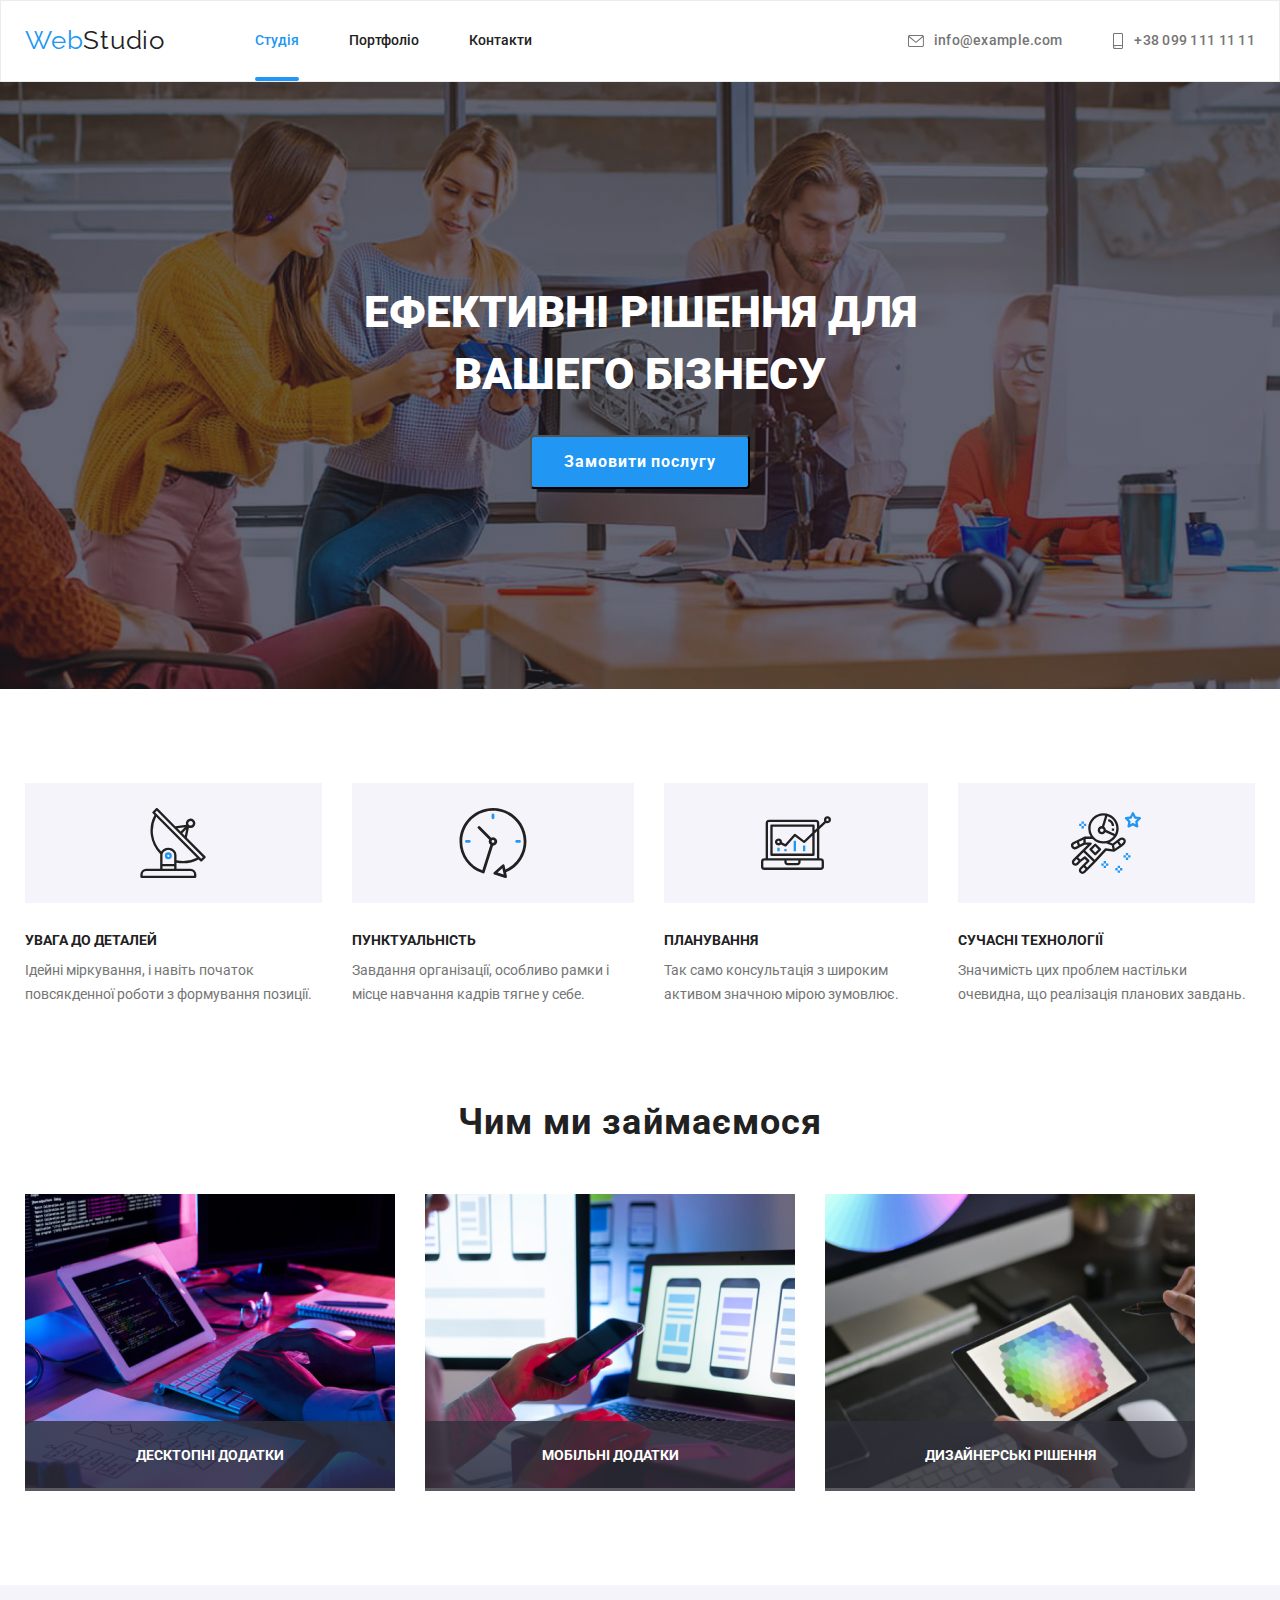
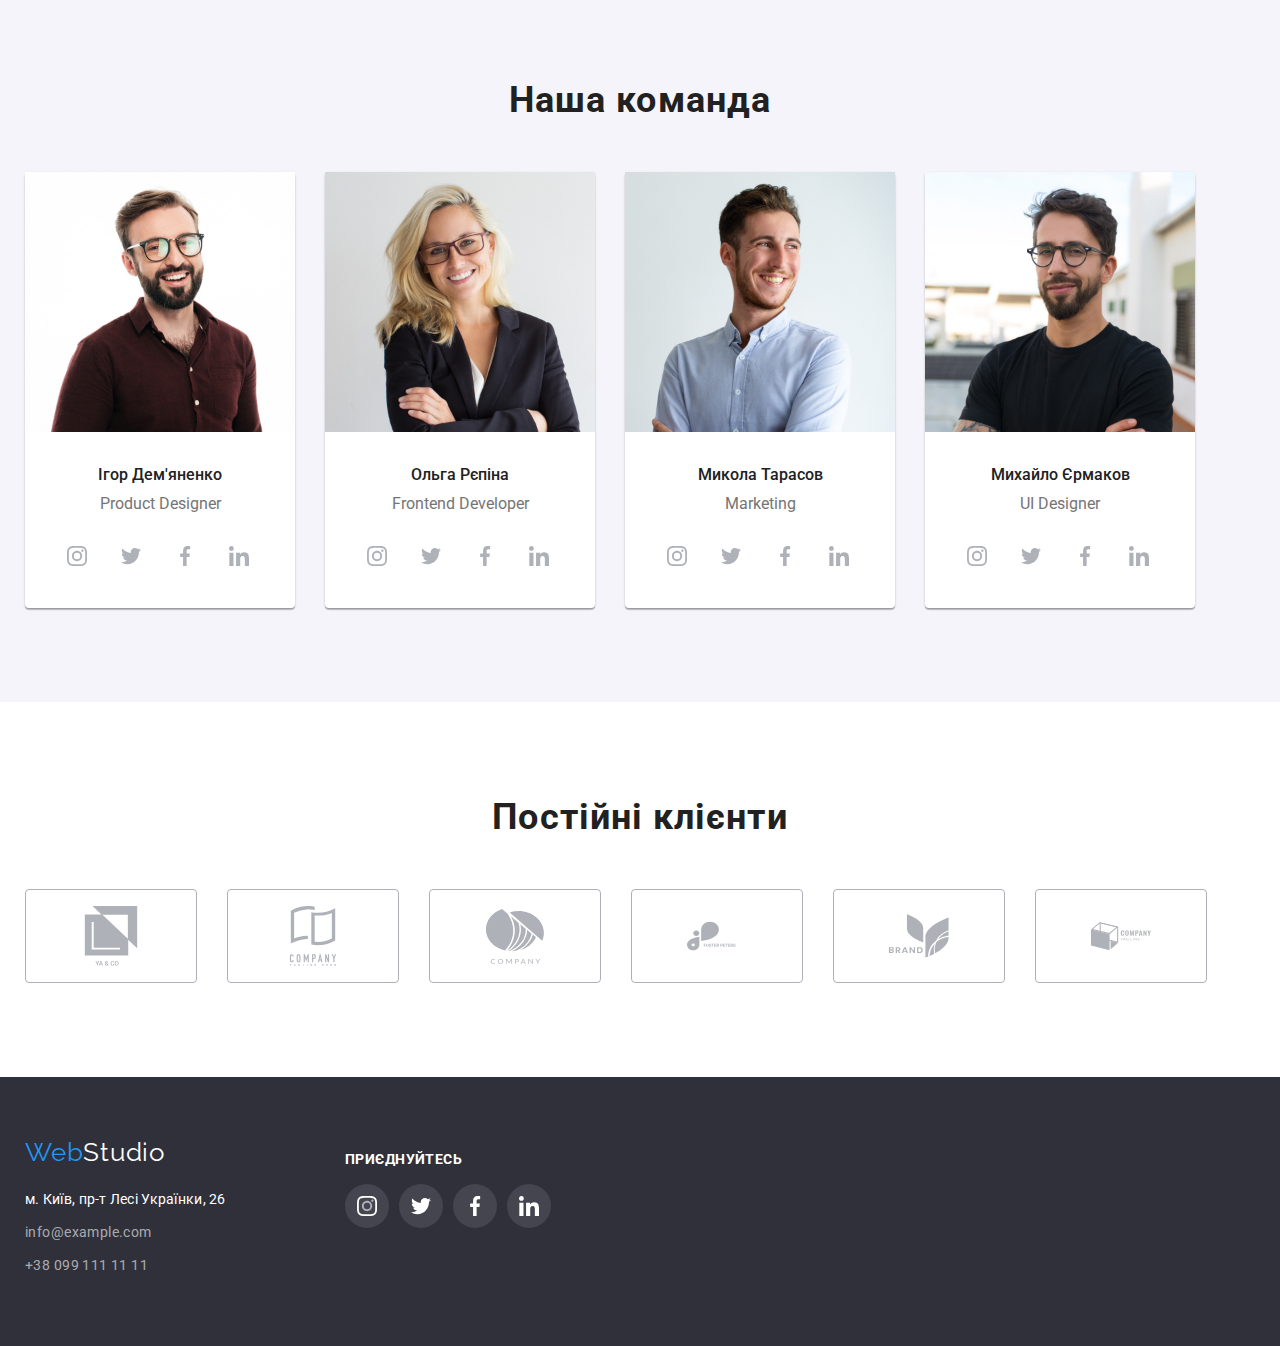
==== index.html @ 56aa14f5 "home-work" ====
<!DOCTYPE html>
<html lang="uk">
  <head>
    <meta charset="UTF-8" />
    <meta http-equiv="X-UA-Compatible" content="IE=edge" />
    <meta name="viewport" content="width=device-width, initial-scale=1.0" />
    <title>Document</title>
    <link rel="preconnect" href="https://fonts.googleapis.com" />
    <link rel="preconnect" href="https://fonts.gstatic.com" crossorigin />
    <link
      href="https://fonts.googleapis.com/css2?family=Raleway:ital,wght@1,700&family=Roboto:wght@400;500;700;900&display=swap"
      rel="stylesheet"
    />
    <link rel="stylesheet" href="./css/styles.css" />
    <link
      rel="stylesheet"
      href="node_modules/modern-normalize/modern-normalize.css"
    />
  </head>
  <body class="page">
    <header class="header">
      <div class="container head">
        <a class="logo" href="./index.html"
          ><span class="logo-web">Web</span>Studio</a
        >
        <nav>
          <ul class="site-nav">
            <li class="link">
              <a class="links current" href="./index.html">Студія</a>
            </li>
            <li class="link">
              <a class="links" href="./portfolio.html">Портфоліо</a>
            </li>
            <li class="link"><a class="links" href="">Контакти</a></li>
          </ul>
        </nav>

        <ul class="header-contacts">
          <li class="item">
            <a class="contacts" href="mailto:info@example.com">
              <svg class="icon envelop" width="16" height="12">
                <use href="./images/symbol-defs.svg#icon-envelope"></use>
              </svg>
              info@example.com</a
            >
          </li>
          <li class="item">
            <a class="contacts" href="tel:+380991111111">
              <svg class="icon envelop" width="12" height="16">
                <use href="./images/symbol-defs.svg#icon-smartphone"></use>
              </svg>
              +38 099 111 11 11</a
            >
          </li>
        </ul>
      </div>
    </header>

    <main>
      <section class="hero-section">
        <h1 class="hero">
          ЕФЕКТИВНІ РІШЕННЯ ДЛЯ <br />
          ВАШЕГО БІЗНЕСУ
        </h1>
        <button data-modal-open type="button" class="button">
          Замовити послугу
        </button>
        <div data-modal class="backdrop is-hidden">
          <div class="modal">
            <button class="close-button" data-modal-close>x</button>
          </div>
        </div>
      </section>

      <section class="section padding">
        <div class="container">
          <h2 hidden>секция</h2>
          <ul class="off">
            <li class="item">
              <div class="antenna">
                <svg class="icon-description" width="70" height="70">
                  <use href="./images/symbol-defs.svg#icon-antenna"></use>
                </svg>
              </div>
              <h3 class="offers">УВАГА ДО ДЕТАЛЕЙ</h3>
              <p class="offers-view">
                Ідейні міркування, і навіть початок повсякденної роботи з
                формування позиції.
              </p>
            </li>
            <li class="item">
              <div class="antenna">
                <svg class="icon-description" width="70" height="70">
                  <use href="./images/symbol-defs.svg#icon-clock"></use>
                </svg>
              </div>
              <h3 class="offers">ПУНКТУАЛЬНІСТЬ</h3>
              <p class="offers-view">
                Завдання організації, особливо рамки і місце навчання кадрів
                тягне у себе.
              </p>
            </li>
            <li class="item">
              <div class="antenna">
                <svg class="icon-description" width="70" height="70">
                  <use href="./images/symbol-defs.svg#icon-diagram"></use>
                </svg>
              </div>
              <h3 class="offers">ПЛАНУВАННЯ</h3>
              <p class="offers-view">
                Так само консультація з широким активом значною мірою зумовлює.
              </p>
            </li>
            <li class="item">
              <div class="antenna">
                <svg class="icon-description" width="70" height="70">
                  <use href="./images/symbol-defs.svg#icon-astronaut"></use>
                </svg>
              </div>
              <h3 class="offers">СУЧАСНІ ТЕХНОЛОГІЇ</h3>
              <p class="offers-view">
                Значимість цих проблем настільки очевидна, що реалізація
                планових завдань.
              </p>
            </li>
          </ul>
        </div>
      </section>

      <section class="section">
        <div class="container">
          <h2 class="section-title">Чим ми займаємося</h2>
          <ul class="work">
            <li class="item">
              <div class="computer">
                <img src="./images/box1.jpg" alt="компьютер" width="370" />
                <div class="computer-box">
                  <p class="computer-font">ДЕСКТОПНІ ДОДАТКИ</p>
                </div>
              </div>
            </li>
            <li class="item">
              <div class="computer">
                <img src="./images/box2.jpg" alt="телефон" width="370" />
                <div class="computer-box">
                  <p class="computer-font">МОБІЛЬНІ ДОДАТКИ</p>
                </div>
              </div>
            </li>
            <li class="item">
              <div class="computer">
                <img src="./images/box3.jpg" alt="планшет" width="370" />
                <div class="computer-box">
                  <p class="computer-font">ДИЗАЙНЕРСЬКІ РІШЕННЯ</p>
                </div>
              </div>
            </li>
          </ul>
        </div>
      </section>

      <section class="section team">
        <div class="container">
          <h2 class="section-title">Наша команда</h2>
          <ul class="team">
            <li class="items">
              <img src="./images/img1.jpg" alt="член команды" width="270" />
              <div class="team-title">
                <h3 class="team-member">Ігор Дем'яненко</h3>
                <p class="profession" lang="en">Product Designer</p>
                <ul class="web">
                  <li class="socc">
                    <a class="social-web" href="">
                      <svg class="sociall" width="20" height="20">
                        <use
                          href="./images/symbol-defs.svg#icon-instagram"
                        ></use>
                      </svg>
                    </a>
                  </li>
                  <li class="socc">
                    <a class="social-web" href="">
                      <svg class="sociall" width="20" height="20">
                        <use href="./images/symbol-defs.svg#icon-twitter"></use>
                      </svg>
                    </a>
                  </li>
                  <li class="socc">
                    <a class="social-web" href="">
                      <svg class="sociall" width="20" height="20">
                        <use
                          href="./images/symbol-defs.svg#icon-facebook"
                        ></use>
                      </svg>
                    </a>
                  </li>
                  <li class="socc">
                    <a class="social-web" href="">
                      <svg class="sociall" width="20" height="20">
                        <use
                          href="./images/symbol-defs.svg#icon-linkedin"
                        ></use>
                      </svg>
                    </a>
                  </li>
                </ul>
              </div>
            </li>
            <li class="items">
              <img src="./images/img2.jpg" alt="член команды" width="270" />
              <div class="team-title">
                <h3 class="team-member">Ольга Рєпіна</h3>
                <p class="profession" lang="en">Frontend Developer</p>
                <ul class="web">
                  <li class="socc">
                    <a class="social-web" href="">
                      <svg class="sociall" width="20" height="20">
                        <use
                          href="./images/symbol-defs.svg#icon-instagram"
                        ></use>
                      </svg>
                    </a>
                  </li>
                  <li class="socc">
                    <a class="social-web" href="">
                      <svg class="sociall" width="20" height="20">
                        <use href="./images/symbol-defs.svg#icon-twitter"></use>
                      </svg>
                    </a>
                  </li>
                  <li class="socc">
                    <a class="social-web" href="">
                      <svg class="sociall" width="20" height="20">
                        <use
                          href="./images/symbol-defs.svg#icon-facebook"
                        ></use>
                      </svg>
                    </a>
                  </li>
                  <li class="socc">
                    <a class="social-web" href="">
                      <svg class="sociall" width="20" height="20">
                        <use
                          href="./images/symbol-defs.svg#icon-linkedin"
                        ></use>
                      </svg>
                    </a>
                  </li>
                </ul>
              </div>
            </li>
            <li class="items">
              <img src="./images/img3.jpg" alt="член команды" width="270" />
              <div class="team-title">
                <h3 class="team-member">Микола Тарасов</h3>
                <p class="profession" lang="en">Marketing</p>
                <ul class="web">
                  <li class="socc">
                    <a class="social-web" href="">
                      <svg class="sociall" width="20" height="20">
                        <use
                          href="./images/symbol-defs.svg#icon-instagram"
                        ></use>
                      </svg>
                    </a>
                  </li>
                  <li class="socc">
                    <a class="social-web" href="">
                      <svg class="sociall" width="20" height="20">
                        <use href="./images/symbol-defs.svg#icon-twitter"></use>
                      </svg>
                    </a>
                  </li>
                  <li class="socc">
                    <a class="social-web" href="">
                      <svg class="sociall" width="20" height="20">
                        <use
                          href="./images/symbol-defs.svg#icon-facebook"
                        ></use>
                      </svg>
                    </a>
                  </li>
                  <li class="socc">
                    <a class="social-web" href="">
                      <svg class="sociall" width="20" height="20">
                        <use
                          href="./images/symbol-defs.svg#icon-linkedin"
                        ></use>
                      </svg>
                    </a>
                  </li>
                </ul>
              </div>
            </li>
            <li class="items">
              <img src="./images/img4.jpg" alt="член команды" width="270" />
              <div class="team-title">
                <h3 class="team-member">Михайло Єрмаков</h3>
                <p class="profession" lang="en">UI Designer</p>
                <ul class="web">
                  <li class="socc">
                    <a class="social-web" href="">
                      <svg class="sociall" width="20" height="20">
                        <use
                          href="./images/symbol-defs.svg#icon-instagram"
                        ></use>
                      </svg>
                    </a>
                  </li>
                  <li class="socc">
                    <a class="social-web" href="">
                      <svg class="sociall" width="20" height="20">
                        <use href="./images/symbol-defs.svg#icon-twitter"></use>
                      </svg>
                    </a>
                  </li>
                  <li class="socc">
                    <a class="social-web" href="">
                      <svg class="sociall" width="20" height="20">
                        <use
                          href="./images/symbol-defs.svg#icon-facebook"
                        ></use>
                      </svg>
                    </a>
                  </li>
                  <li class="socc">
                    <a class="social-web" href="">
                      <svg class="sociall" width="20" height="20">
                        <use
                          href="./images/symbol-defs.svg#icon-linkedin"
                        ></use>
                      </svg>
                    </a>
                  </li>
                </ul>
              </div>
            </li>
          </ul>
        </div>
      </section>

      <section class="section clients">
        <div class="container">
          <h2 class="section-title">Постійні клієнти</h2>
          <ul class="clients">
            <li class="item client-box">
              <a class="client-link" href="">
                <svg class="icon clients-icon" width="106" height="60">
                  <use href="./images/symbol-defs.svg#icon-group"></use>
                </svg>
              </a>
            </li>
            <li class="item client-box">
              <a class="client-link" href="">
                <svg class="icon clients-icon" width="106" height="60">
                  <use href="./images/symbol-defs.svg#icon-group2"></use>
                </svg>
              </a>
            </li>
            <li class="item client-box">
              <a class="client-link" href="">
                <svg class="icon clients-icon" width="106" height="60">
                  <use href="./images/symbol-defs.svg#icon-group3"></use>
                </svg>
              </a>
            </li>
            <li class="item client-box">
              <a class="client-link" href="">
                <svg class="icon clients-icon" width="106" height="60">
                  <use href="./images/symbol-defs.svg#icon-group4"></use>
                </svg>
              </a>
            </li>
            <li class="item client-box">
              <a class="client-link" href="">
                <svg class="icon clients-icon" width="106" height="60">
                  <use href="./images/symbol-defs.svg#icon-group5"></use>
                </svg>
              </a>
            </li>
            <li class="item client-box">
              <a class="client-link" href="">
                <svg class="icon clients-icon" width="106" height="60">
                  <use href="./images/symbol-defs.svg#icon-group6"></use>
                </svg>
              </a>
            </li>
          </ul>
        </div>
      </section>
    </main>

    <footer class="footers">
      <div class="container foot">
        <div class="blocks">
          <a class="logo-down" href="./index.html"
            ><span class="logo-web-down">Web</span
            ><span class="logo-footer">Studio</span>
          </a>
          <address class="adress-footer">
            <ul>
              <li>
                <a
                  class="contacts footer"
                  href="https://www.google.com/maps/place/%D0%B1%D1%83%D0%BB.+%D0%9B%D0%B5%D1%81%D0%B8+%D0%A3%D0%BA%D1%80%D0%B0%D0%B8%D0%BD%D0%BA%D0%B8,+26,+%D0%9A%D0%B8%D0%B5%D0%B2,+%D0%A3%D0%BA%D1%80%D0%B0%D0%B8%D0%BD%D0%B0,+02000/@50.4265807,30.5361918,17z/data=!4m13!1m7!3m6!1s0x40d4cf0e033ecbe9:0x57a4dffefec77da0!2z0LHRg9C7LiDQm9C10YHQuCDQo9C60YDQsNC40L3QutC4LCAyNiwg0JrQuNC10LIsINCj0LrRgNCw0LjQvdCwLCAwMjAwMA!3b1!8m2!3d50.4265807!4d30.5383858!3m4!1s0x40d4cf0e033ecbe9:0x57a4dffefec77da0!8m2!3d50.4265807!4d30.5383858?hl=RU "
                  >м. Київ, пр-т Лесі Українки, 26</a
                >
              </li>
              <li>
                <a class="contacts footer grey" href="mailto:info@example.com"
                  >info@example.com</a
                >
              </li>
              <li>
                <a class="contacts footer grey number" href="tel:+380991111111"
                  >+38 099 111 11 11</a
                >
              </li>
            </ul>
          </address>
        </div>
        <div class="blocks joins">
          <h3 class="join">ПРИЄДНУЙТЕСЬ</h3>
          <ul class="webs">
            <li class="soc">
              <a class="social-webs" href="">
                <svg class="social" width="20" height="20">
                  <use href="./images/symbol-defs.svg#icon-instagram"></use>
                </svg>
              </a>
            </li>
            <li class="soc">
              <a class="social-webs" href="">
                <svg class="social" width="20" height="20">
                  <use href="./images/symbol-defs.svg#icon-twitter"></use>
                </svg>
              </a>
            </li>
            <li class="soc">
              <a class="social-webs" href="">
                <svg class="social" width="20" height="20">
                  <use href="./images/symbol-defs.svg#icon-facebook"></use>
                </svg>
              </a>
            </li>
            <li class="soc">
              <a class="social-webs" href="">
                <svg class="social" width="20" height="20">
                  <use href="./images/symbol-defs.svg#icon-linkedin"></use>
                </svg>
              </a>
            </li>
          </ul>
        </div>
      </div>
    </footer>
    <script src="./js/modal.js"></script>
  </body>
</html>
---- css/styles.css ----
:root {
  --primary-text-color: #212121;
  --accents: #2196f3;
  --hero-and-footer-color: #ffffff;
  --contacts-color: #757575;
}

.page {
  color: var(--primary-text-color);
  font-family: Roboto, sans-serif;
  font-size: 14px;
  text-decoration: none;
  text-decoration-line: none;
  margin: 0;
}

.container {
  margin-left: auto;
  margin-right: auto;
  width: 1230px;
  padding-left: 15px;
  padding-right: 15px;
}

a {
  text-decoration: none;
  text-decoration-line: none;
}

ul {
  list-style: none;
  margin: 0;
  padding: 0;
}

.header {
  border: 1px solid #ececec;
}

.head {
  display: flex;
  align-items: center;
}
.logo,
.logo-down {
  color: var(--primary-text-color);
  font-family: "Raleway", sans-serif;
  font-size: 26px;
  line-height: 1.2;
  letter-spacing: 0.03em;
  margin-right: 90px;
  font-style: normal;
}

.logo-web,
.logo-web-down {
  color: var(--accents);
  font-style: normal;
}

.site-nav {
  display: flex;
}

.site-nav .links {
  color: var(--primary-text-color);
  font-weight: 500;
  font-size: 14px;
  line-height: 1.14;
  padding-top: 32px;
  padding-bottom: 32px;
  display: block;

  transition: color 250ms cubic-bezier(0.4, 0, 0.2, 1);
}

.link {
  margin-right: 50px;
}

.link:last-child {
  margin-right: 50px;
}

.site-nav .links:hover,
.site-nav .links:focus,
.site-nav .links:active,
.site-nav .links.current {
  color: var(--accents);
}

.current {
  position: relative;
}

.current::after {
  position: absolute;
  content: "";
  width: 100%;
  height: 4px;
  background-color: var(--accents);
  border-radius: 2px;

  bottom: 0;
  left: 0;
}

.header-contacts {
  display: flex;
  margin-left: auto;
}

.header-contacts .item + .item {
  margin-left: 50px;
}

.envelop {
  align-items: center;
  justify-content: center;
  padding-right: 10px;
  fill: var(--contacts-color);

  transition: fill 250ms cubic-bezier(0.4, 0, 0.2, 1);
}

.contacts {
  padding: 32px 0px;
  display: flex;
  align-items: center;

  transition: fill 250ms cubic-bezier(0.4, 0, 0.2, 1);
}

.contacts:focus,
.contacts:hover {
  fill: var(--accents);
}

.contacts:focus svg,
.contacts:hover svg {
  fill: var(--accents);
}

.antenna {
  margin: 0;
  background-color: #f5f4fa;
  margin-bottom: 30px;
  padding: 0;
  height: 120px;

  display: flex;
  justify-content: center;
  align-items: center;
}
.icon-description {
  display: block;
}

h1,
h2,
h3,
h4,
h5,
p {
  margin: 0;
  padding: 0;
}

.section {
  padding: 94px 0px;
}

.section.padding {
  padding-bottom: 0px;
}

.section-title {
  color: var(--primary-text-color);
}

.section.team {
  padding-top: 94px;
  background: #f5f4fa;
}

.hero {
  color: var(--hero-and-footer-color);
  font-weight: 900;
  font-size: 44px;
  line-height: 1.4;
  text-align: center;
  margin-top: 0px;
  margin-bottom: 30px;
  font-style: normal;
}

.hero-section {
  background-color: #2f303a;
  text-align: center;
  padding: 200px 0px;
  background-image: linear-gradient(
      to right,
      rgba(47, 48, 58, 0.4),
      rgba(47, 48, 58, 0.4)
    ),
    url("../images/background.jpg");
  max-width: 1600px;
  background-repeat: no-repeat;
  background-size: cover;
  background-position: center;
}

.button {
  color: var(--hero-and-footer-color);
  background-color: var(--accents);
  cursor: pointer;
  font-family: inherit;
  font-weight: 700;
  font-size: 16px;
  line-height: 1.88;
  align-items: center;
  letter-spacing: 0.06em;
  border-radius: 4px;
  padding: 10px 32px;
  text-align: center;

  transition-property: background-color;
  transition-duration: 250ms;
  transition-timing-function: cubic-bezier(0.4, 0, 0.2, 1);
}

.button:hover {
  background-color: #188ceb;
}

.backdrop.is-hidden {
  visibility: hidden;
  opacity: 0;
  pointer-events: none;
}

.backdrop {
  position: fixed;
  top: 0;
  left: 0;
  width: 100%;
  height: 100%;
  background-color: rgba(0, 0, 0, 0.2);
  opacity: 1;
  visibility: visible;
  transition: opacity 250ms cubic-bezier(0.4, 0, 0.2, 1),
    visibility 250ms cubic-bezier(0.4, 0, 0.2, 1);
}

.modal {
  width: 581px;
  height: 528px;
  background-color: #ffffff;
  position: absolute;
  top: 50%;
  left: 50%;
  transform: translate(-50%, -50%);
}

.close-button {
  position: absolute;
  top: 8px;
  right: 8px;
  height: 30px;
  width: 30px;

  border-radius: 100%;
  border: 1px solid rgba(0, 0, 0, 0.1);
}

.container.offers {
  display: flex;
}

.computer {
  position: relative;
}

.computer-box {
  position: absolute;
  width: 100%;
  height: 70px;
  background-color: rgba(47, 48, 58, 0.8);

  bottom: 0;
  left: 0;
}

.computer-font {
  text-align: center;
  font-style: bold;
  padding-top: 27px;
  font-weight: 700;
  font-size: 14px;
  line-height: 1.14;

  color: #ffffff;
}

.off,
.work,
.team,
.clients {
  display: flex;
}

.work .item + .item {
  margin-left: 30px;
}

.team .items + .items {
  margin-left: 30px;
}

.off .item + .item {
  margin-left: 30px;
}

.clients .item + .item {
  margin-left: 30px;
}

.offers {
  font-weight: 700;
  font-size: 14px;
  line-height: 1.14;
  padding-bottom: 10px;
}
.offers-view {
  font-weight: 400;
  font-size: 14px;
  line-height: 1.7;
  color: var(--contacts-color);
}

.section-title {
  font-weight: 700;
  font-size: 36px;
  line-height: 1.2;
  text-align: center;
  letter-spacing: 0.03em;
  margin-bottom: 50px;
}

.team-member {
  font-weight: 500;
  font-size: 16px;
  line-height: 1.2;
  padding-bottom: 10px;
}

.profession {
  font-weight: 400;
  font-size: 16px;
  line-height: 1.2;
  color: var(--contacts-color);
  padding-bottom: 20px;
}

.team-title {
  padding: 30px;
  text-align: center;
}

.items {
  background: #ffffff;
  border-radius: 4px;
  box-shadow: 0px 2px 1px rgba(0, 0, 0, 0.2), 0px 1px 1px rgba(0, 0, 0, 0.14),
    0px 1px 3px rgba(0, 0, 0, 0.12);
}

.web {
  display: flex;
}
.web .socc + .socc {
  margin-left: 10px;
  background-position: center;
}

.social-web {
  display: flex;
  justify-content: center;
  align-items: center;
  width: 44px;
  height: 44px;
  border-radius: 50%;

  transition: color 250ms cubic-bezier(0.4, 0, 0.2, 1);
}

.socc {
  fill: #ffffff;
  display: block;
  align-items: center;
}

.sociall {
  fill: #afb1b8;
}

.sociall:focus,
.sociall:hover {
  fill: #ffffff;
}

.social-web:hover,
.social-web:focus {
  border-radius: 50%;
  background-color: var(--accents);
}

.social-web:hover svg,
.social-web:focus svg {
  fill: var(--hero-and-footer-color);
}

.client-box {
  width: 170px;
  height: 92px;
  border: 1px solid #afb1b8;
  border-radius: 4px;

  transition: color 250ms cubic-bezier(0.4, 0, 0.2, 1);
}

.client-box:focus,
.client-box:hover {
  border: 1px solid var(--accents);
}

.client-box:focus svg,
.client-box:hover svg {
  fill: var(--accents);
}

.clients-icon {
  fill: #afb1b8;
  display: flex;
  align-items: center;
  justify-content: center;
}

.clients-icon:focus,
.clients-icon:hover {
  fill: var(--accents);
}

.client-link {
  width: inherit;
  height: inherit;
  display: flex;
  justify-content: center;
  align-items: center;
}

.buttons {
  display: flex;
  align-items: center;
  justify-content: center;
  margin-bottom: 50px;
}

.button-portfolio {
  color: var(--primary-text-color);
  background-color: F5F4FA;
  cursor: pointer;
  font-family: inherit;
  font-weight: 500;
  font-size: 16px;
  line-height: 1.62;
  text-align: center;
  letter-spacing: 0.03em;
  border-radius: 4px;
  padding: 6px 22px;
  display: inline-block;
  min-width: 73px;
  text-align: center;
  border: none;

  transition-property: background-color, box-shadow;
  transition-duration: 250ms;
  transition-timing-function: cubic-bezier(0.4, 0, 0.2, 1);
}

.buttons-link {
  margin-right: 8px;
}

.buttons-link:last-child {
  margin-right: 0px;
}

.button-portfolio:hover,
.button-portfolio:focus,
.button-portfolio.current {
  color: var(--hero-and-footer-color);
  background-color: var(--accents);
  box-shadow: 0px 2px 1px rgba(0, 0, 0, 0.12), 0px 1px 1px rgba(0, 0, 0, 0.08),
    0px 1px 3px rgba(0, 0, 0, 0.1);
}

.flex {
  display: flex;
  flex-wrap: wrap;
  align-items: center;
}

.flex .item {
  margin-right: 30px;
  margin-bottom: 30px;
}

.flex .item:nth-child(3n) {
  margin-right: 0px;
}

.item.margin {
  margin-bottom: 0px;
}

.name {
  font-weight: 700;
  font-size: 18px;
  line-height: 2;
  letter-spacing: 0.06em;
  color: var(--primary-text-color);
  text-decoration: none;
  text-decoration-line: none;
  padding-bottom: 4px;
}

.portfolioi-shadow {
  transition: box-shadow 250ms cubic-bezier(0.4, 0, 0.2, 1);
}

.portfolioi-shadow:hover,
.portfolioi-shadow:focus {
  box-shadow: 1px 4px 6px rgba(0, 0, 0, 0.16), 0px 4px 4px rgba(0, 0, 0, 0.06),
    1px 0px 1px rgba(0, 0, 0, 0.12);
}

.work-names {
  padding: 20px 24px;
  border: 1px solid #ececec;
  border-top: none;
  display: block;
}

.technocryack {
  position: relative;
  overflow: hidden;
}

.technocryack-overlay {
  position: absolute;
  top: 0;
  left: 0;
  bottom: 0;
  right: 0;
  width: 100%;
  height: 100%;

  transform: translateY(100%);
  transition: transform 250ms cubic-bezier(0.4, 0, 0.2, 1);

  background-color: rgba(33, 150, 243, 0.9);
  opacity: 0;
}

.technocryack-text {
  text-align: left;
  font-style: bold;
  padding: 63px 24px;
  font-weight: 400;
  font-size: 18px;
  line-height: 1.6;

  color: #ffffff;
}

.portfolioi-shadow:hover .technocryack-overlay {
  opacity: 1;
  transform: translateY(0);
}

.type {
  font-weight: 400;
  font-size: 16px;
  line-height: 1.88;
  letter-spacing: 0.03em;
  color: var(--contacts-color);
  padding: 0;
  margin: 0;
}

.footers {
  background: #2f303a;
  padding: 60px 0;
  display: flex;
  align-items: center;
}

.foot {
  display: flex;
}

.foot .blocks + .blocks {
  margin-left: 90px;
}

.logo-footer {
  color: var(--hero-and-footer-color);
}

.logo-down {
  margin-bottom: 20px;
}

.contacts {
  color: var(--primary-text-color);
  font-weight: 500;
  font-size: 14px;
  line-height: 1.14;
  letter-spacing: 0.02em;
  color: var(--contacts-color);

  transition: color 250ms cubic-bezier(0.4, 0, 0.2, 1);
}

.contacts:hover,
.contacts:focus {
  color: var(--accents);
}

.contacts.footer {
  color: var(--hero-and-footer-color);
  font-style: normal;
  font-weight: 400;
  font-size: 14px;
  line-height: 1.7;
  padding: 0px;
  margin-bottom: 9px;

  transition: color 250ms cubic-bezier(0.4, 0, 0.2, 1);
}

.contacts.footer:hover,
.contacts.footer:focus {
  color: var(--accents);
}

.contacts.footer.grey {
  font-weight: 400;
  font-size: 14px;
  line-height: 1.7;
  letter-spacing: 0.03em;
  color: rgba(255, 255, 255, 0.6);
}

.adress-footer {
  font-style: normal;
  margin-top: 20px;
}

.contacts.footer.grey:hover,
.contacts.footer.grey:focus {
  color: var(--accents);
}

.joins {
  margin-left: 70px;
  padding-bottom: 20px;
  margin-top: 15px;
}

.join {
  font-family: Roboto;
  font-style: normal;
  font-size: 14px;
  line-height: 1.14;
  letter-spacing: 0.03em;
  color: #ffffff;
}

.webs {
  display: flex;
}
.webs .soc + .soc {
  margin-left: 10px;
  background-position: center;
}

.social-webs {
  display: flex;
  justify-content: center;
  align-items: center;
  width: 44px;
  height: 44px;
  background-color: rgba(255, 255, 255, 0.1);
  border-radius: 50%;

  transition: color 250ms cubic-bezier(0.4, 0, 0.2, 1);
}

.soc {
  fill: #ffffff;
  padding-top: 16px;
  display: block;
  align-items: center;
}

.social {
  fill: #ffffff;
}

.social-webs:hover,
.social-webs:focus {
  border-radius: 50%;
  background-color: var(--accents);
  border: none;
}
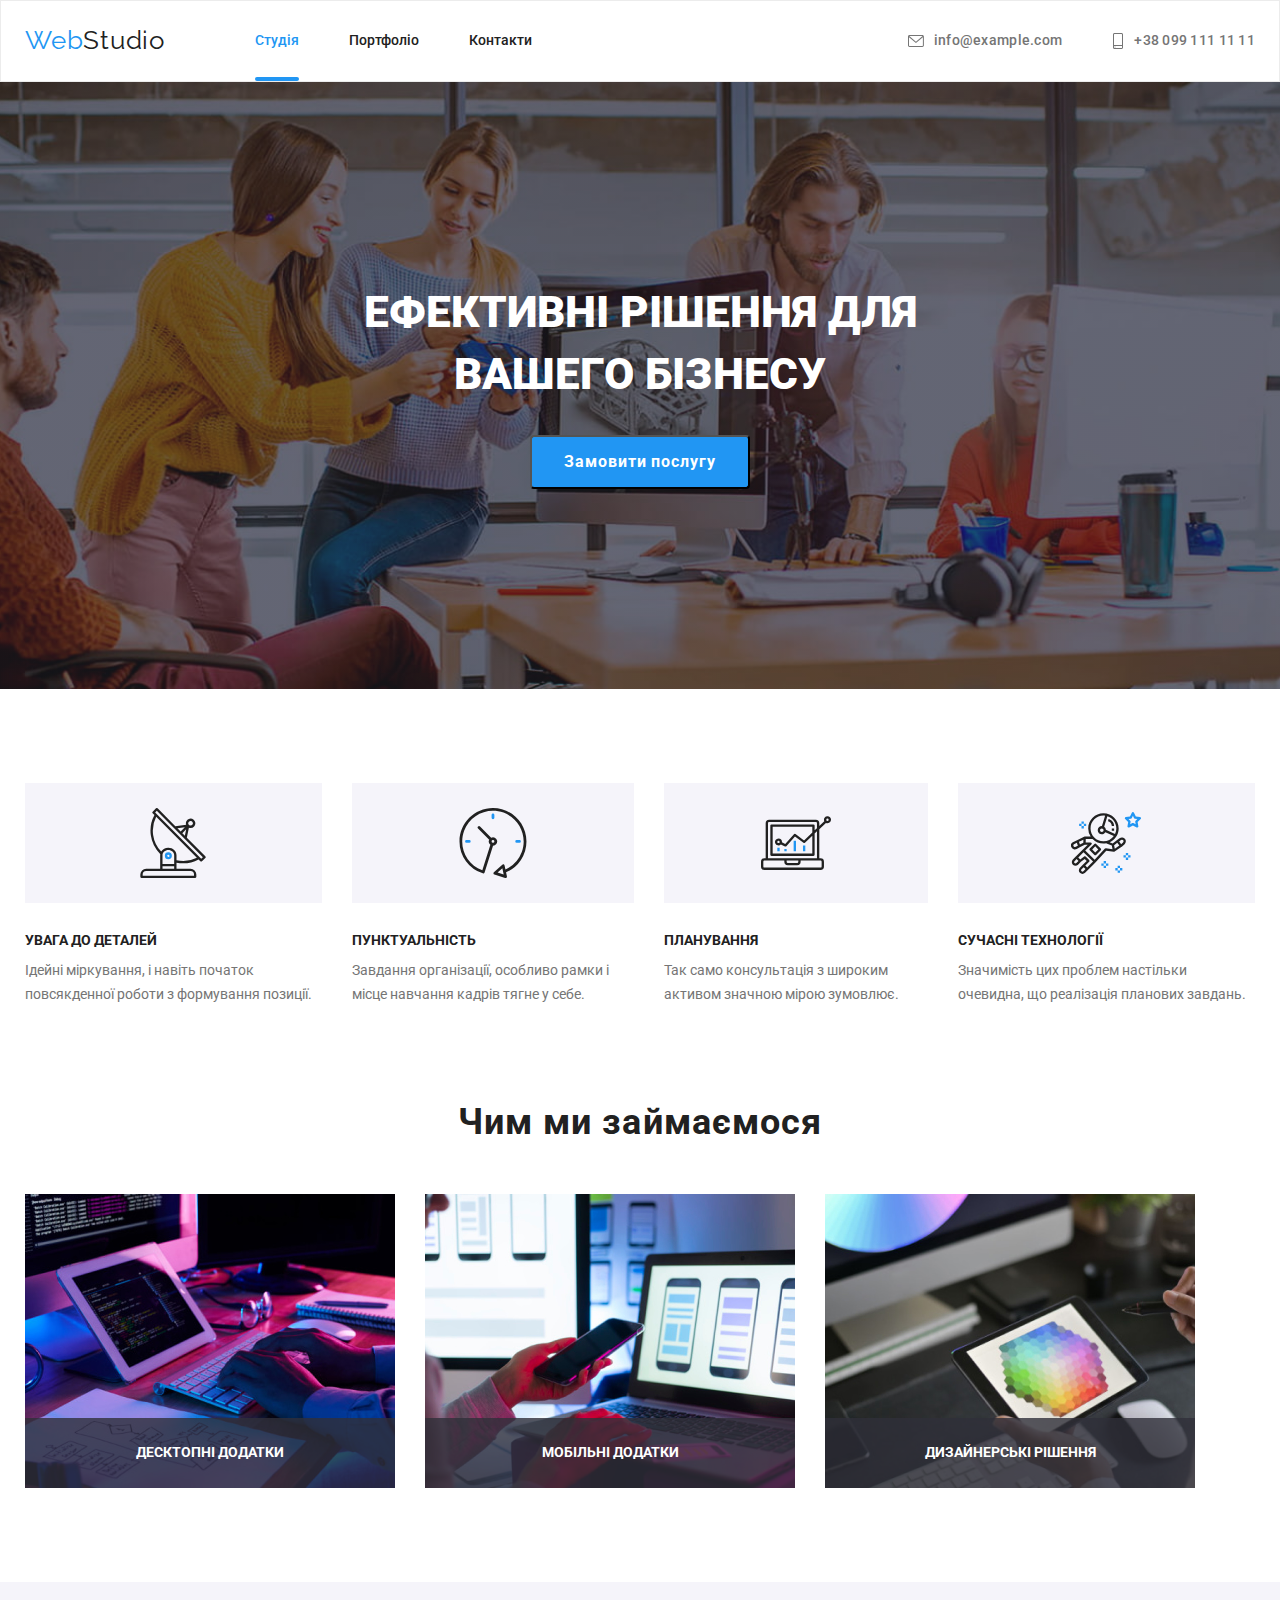
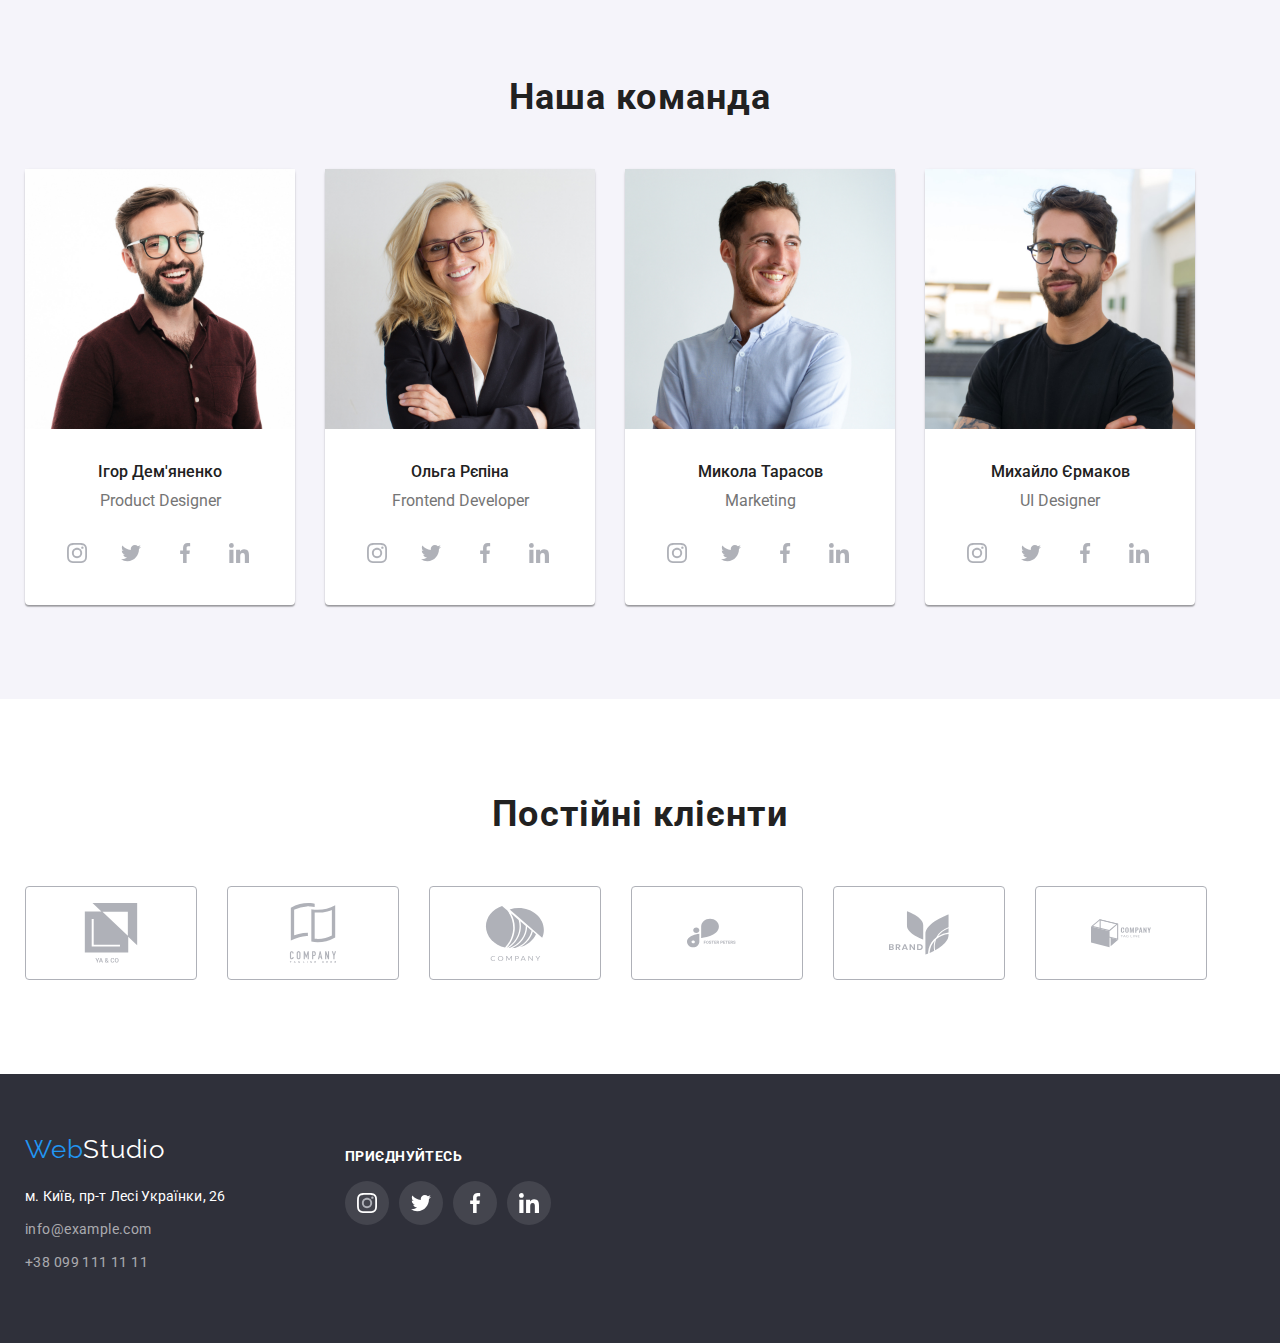
==== commit d2170191: "updated" ====
--- a/index.html
+++ b/index.html
@@ -67,7 +67,15 @@
         </button>
         <div data-modal class="backdrop is-hidden">
           <div class="modal">
-            <button class="close-button" data-modal-close>x</button>
+            <button class="close-button" data-modal-close>
+              <img
+                class="close"
+                src="./images/close.png"
+                alt="закрити"
+                width="18px"
+                height="18px"
+              />
+            </button>
           </div>
         </div>
       </section>
@@ -133,7 +141,12 @@
           <ul class="work">
             <li class="item">
               <div class="computer">
-                <img src="./images/box1.jpg" alt="компьютер" width="370" />
+                <img
+                  class="images"
+                  src="./images/box1.jpg"
+                  alt="компьютер"
+                  width="370"
+                />
                 <div class="computer-box">
                   <p class="computer-font">ДЕСКТОПНІ ДОДАТКИ</p>
                 </div>
@@ -141,7 +154,12 @@
             </li>
             <li class="item">
               <div class="computer">
-                <img src="./images/box2.jpg" alt="телефон" width="370" />
+                <img
+                  class="images"
+                  src="./images/box2.jpg"
+                  alt="телефон"
+                  width="370"
+                />
                 <div class="computer-box">
                   <p class="computer-font">МОБІЛЬНІ ДОДАТКИ</p>
                 </div>
@@ -149,7 +167,12 @@
             </li>
             <li class="item">
               <div class="computer">
-                <img src="./images/box3.jpg" alt="планшет" width="370" />
+                <img
+                  class="images"
+                  src="./images/box3.jpg"
+                  alt="планшет"
+                  width="370"
+                />
                 <div class="computer-box">
                   <p class="computer-font">ДИЗАЙНЕРСЬКІ РІШЕННЯ</p>
                 </div>
--- a/css/styles.css
+++ b/css/styles.css
@@ -253,13 +253,14 @@
 }
 
 .modal {
-  width: 581px;
-  height: 528px;
+  width: 528px;
+  height: 581px;
   background-color: #ffffff;
   position: absolute;
   top: 50%;
   left: 50%;
   transform: translate(-50%, -50%);
+  border-radius: 4px;
 }
 
 .close-button {
@@ -268,9 +269,14 @@
   right: 8px;
   height: 30px;
   width: 30px;
-
-  border-radius: 100%;
-  border: 1px solid rgba(0, 0, 0, 0.1);
+  background: transparent;
+  border: none;
+  padding: 0;
+}
+
+.close {
+  height: 30px;
+  width: 30px;
 }
 
 .container.offers {
@@ -279,6 +285,12 @@
 
 .computer {
   position: relative;
+}
+
+.images {
+  display: block;
+  width: 100%;
+  height: 100%;
 }
 
 .computer-box {
@@ -390,7 +402,8 @@
   height: 44px;
   border-radius: 50%;
 
-  transition: color 250ms cubic-bezier(0.4, 0, 0.2, 1);
+  transition: background-color 250ms cubic-bezier(0.4, 0, 0.2, 1),
+    fill 250ms cubic-bezier(0.4, 0, 0.2, 1);
 }
 
 .socc {
@@ -425,7 +438,8 @@
   border: 1px solid #afb1b8;
   border-radius: 4px;
 
-  transition: color 250ms cubic-bezier(0.4, 0, 0.2, 1);
+  transition: background-color 250ms cubic-bezier(0.4, 0, 0.2, 1),
+    fill 250ms cubic-bezier(0.4, 0, 0.2, 1);
 }
 
 .client-box:focus,
@@ -482,7 +496,7 @@
   text-align: center;
   border: none;
 
-  transition-property: background-color, box-shadow;
+  transition-property: background-color, box-shadow, color;
   transition-duration: 250ms;
   transition-timing-function: cubic-bezier(0.4, 0, 0.2, 1);
 }
@@ -566,8 +580,8 @@
   height: 100%;
 
   transform: translateY(100%);
-  transition: transform 250ms cubic-bezier(0.4, 0, 0.2, 1);
-
+  transition: transform 250ms cubic-bezier(0.4, 0, 0.2, 1),
+    translateY 250ms cubic-bezier(0.4, 0, 0.2, 1);
   background-color: rgba(33, 150, 243, 0.9);
   opacity: 0;
 }
@@ -704,7 +718,7 @@
   background-color: rgba(255, 255, 255, 0.1);
   border-radius: 50%;
 
-  transition: color 250ms cubic-bezier(0.4, 0, 0.2, 1);
+  transition: background-color 250ms cubic-bezier(0.4, 0, 0.2, 1);
 }
 
 .soc {
